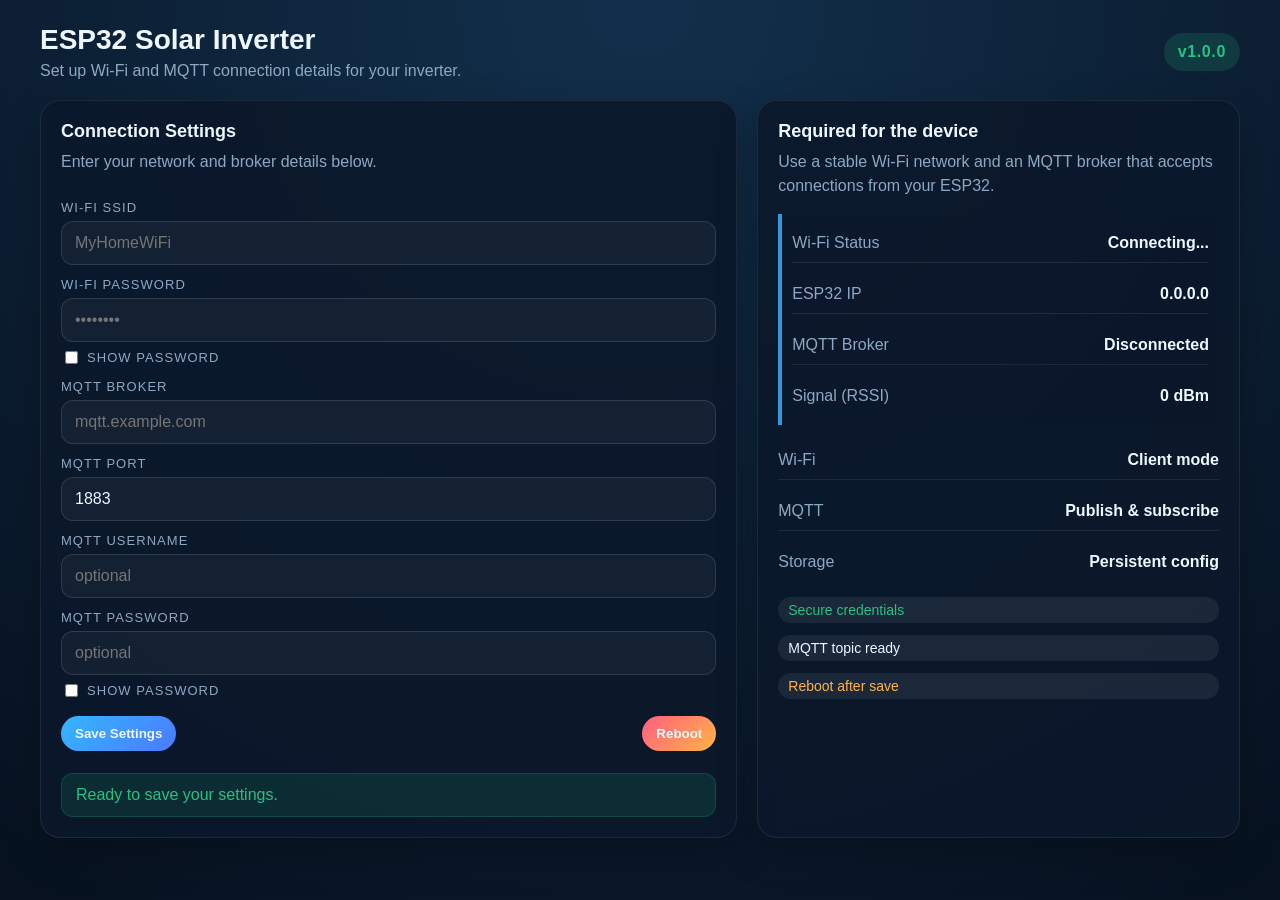
==== index.html @ a696e0a5 "Release version 1.0.0" ====
<!DOCTYPE html>
<html lang="en">

<head>
  <meta charset="UTF-8" />
  <meta name="viewport" content="width=device-width, initial-scale=1.0" />
  <title>Solar Inverter Control Panel</title>
  <link rel="icon"
    href="data:image/svg+xml,<svg xmlns='http://www.w3.org/2000/svg' viewBox='0 0 100 100'><rect width='100%25' height='100%25' rx='20' fill='%231e293b'/><text x='50%25' y='65%25' font-family='monospace, sans-serif' font-weight='bold' font-size='48' fill='%23ffffff' text-anchor='middle'>ESP</text></svg>">
  <style>
    :root {
      --bg: #07111f;
      --panel: rgba(11, 24, 43, 0.92);
      --panel-2: #12253f;
      --text: #eef7ff;
      --muted: #8da8c2;
      --accent: #26c281;
      --accent-2: #34b7ff;
      --warn: #ffb347;
      --danger: #ff5f7e;
    }

    * {
      box-sizing: border-box;
    }

    body {
      margin: 0;
      font-family: Inter, "Segoe UI", Roboto, Arial, sans-serif;
      background: radial-gradient(circle at top, #12304c, var(--bg));
      color: var(--text);
      min-height: 100vh;
      padding: 24px;
    }

    .app {
      max-width: 1200px;
      margin: 0 auto;
    }

    .header {
      display: flex;
      justify-content: space-between;
      align-items: center;
      flex-wrap: wrap;
      gap: 16px;
      margin-bottom: 20px;
    }

    .title-block h1 {
      margin: 0 0 6px;
      font-size: 28px;
    }

    .title-block p {
      margin: 0;
      color: var(--muted);
    }

    .version {
      padding: 10px 14px;
      border-radius: 999px;
      background: rgba(38, 194, 129, 0.16);
      color: var(--accent);
      font-weight: 700;
      letter-spacing: 0.04em;
    }

    .grid {
      display: grid;
      grid-template-columns: 1.3fr 0.9fr;
      gap: 20px;
    }

    .panel {
      background: var(--panel);
      border: 1px solid rgba(255, 255, 255, 0.08);
      border-radius: 20px;
      padding: 20px;
      box-shadow: 0 16px 40px rgba(0, 0, 0, 0.24);
    }

    .hero {
      display: flex;
      flex-direction: column;
      gap: 18px;
    }

    .hero-top {
      display: flex;
      justify-content: space-between;
      align-items: flex-start;
      gap: 12px;
    }

    .hero-top h2,
    .panel h3 {
      margin: 0 0 8px;
      font-size: 18px;
    }

    .hero-top p,
    .panel p {
      margin: 0;
      color: var(--muted);
      line-height: 1.5;
    }

    .metric-grid {
      display: grid;
      grid-template-columns: repeat(2, minmax(0, 1fr));
      gap: 14px;
    }

    .card {
      background: linear-gradient(135deg, rgba(255, 255, 255, 0.05), rgba(255, 255, 255, 0.02));
      border: 1px solid rgba(255, 255, 255, 0.07);
      border-radius: 16px;
      padding: 14px;
    }

    .card .label {
      color: var(--muted);
      font-size: 12px;
      text-transform: uppercase;
      letter-spacing: 0.08em;
    }

    .card .value {
      margin-top: 8px;
      font-size: 24px;
      font-weight: 700;
    }

    .card .unit {
      color: var(--muted);
      font-size: 13px;
    }

    .sparkline {
      background: var(--panel-2);
      border-radius: 16px;
      padding: 14px;
    }

    .sparkline svg {
      width: 100%;
      height: 150px;
    }

    .controls {
      display: flex;
      gap: 10px;
      flex-wrap: wrap;
    }

    button {
      border: 0;
      border-radius: 999px;
      padding: 10px 14px;
      cursor: pointer;
      font-weight: 700;
      color: var(--text);
      background: linear-gradient(135deg, var(--accent-2), #4c79ff);
      transition: transform 0.2s ease, opacity 0.2s ease;
    }

    button:hover {
      transform: translateY(-1px);
    }

    .details {
      display: grid;
      gap: 12px;
      margin-top: 16px;
    }

    .detail-row {
      display: flex;
      justify-content: space-between;
      padding: 10px 0;
      border-bottom: 1px solid rgba(255, 255, 255, 0.08);
    }

    .detail-row:last-child {
      border-bottom: 0;
    }

    .muted {
      color: var(--muted);
    }

    .chip {
      display: inline-flex;
      align-items: center;
      gap: 6px;
      padding: 5px 10px;
      border-radius: 999px;
      background: rgba(255, 255, 255, 0.07);
      font-size: 12px;
    }

    .chip.good {
      color: var(--accent);
    }

    .chip.warn {
      color: var(--warn);
    }

    .chip.bad {
      color: var(--danger);
    }

    .small {
      font-size: 14px;
    }

    .config-form {
      display: grid;
      gap: 14px;
      margin-top: 8px;
    }

    .config-grid {
      display: grid;
      gap: 12px;
    }

    .field {
      display: grid;
      gap: 6px;
    }

    .field label {
      color: var(--muted);
      font-size: 13px;
      text-transform: uppercase;
      letter-spacing: 0.08em;
    }

    .field input,
    .field select {
      width: 100%;
      border: 1px solid rgba(255, 255, 255, 0.12);
      border-radius: 12px;
      padding: 12px 13px;
      background: rgba(255, 255, 255, 0.04);
      color: var(--text);
      font: inherit;
    }

    .field input:focus,
    .field select:focus {
      outline: 2px solid rgba(52, 183, 255, 0.25);
      border-color: var(--accent-2);
    }

    .actions {
      display: flex;
      gap: 10px;
      flex-wrap: wrap;
      margin-top: 4px;
      justify-content: space-between;
    }

    .status-banner {
      margin-top: 10px;
      padding: 12px 14px;
      border-radius: 12px;
      background: rgba(38, 194, 129, 0.12);
      color: var(--accent);
      border: 1px solid rgba(38, 194, 129, 0.2);
    }

    .status-banner.error {
      color: var(--danger);
      background: rgba(255, 95, 126, 0.12);
      border-color: rgba(255, 95, 126, 0.2);
    }

    .status-banner.warn {
      color: var(--warn);
      background: rgba(255, 179, 71, 0.12);
      border-color: rgba(255, 179, 71, 0.2);
    }

    button:disabled {
      opacity: 0.7;
      cursor: not-allowed;
      transform: none;
    }

    #rebootBtn {
      background: linear-gradient(135deg, var(--danger), #ffb347);
    }

    .show-password-container {
      display: flex;
      align-items: center;
      gap: 6px;
      font-size: 13px;
      color: var(--muted);
    }

    .show-password-container input {
      width: auto;
      cursor: pointer;
    }

    .show-password-container label {
      cursor: pointer;
      user-select: none;
    }

    .status-box {
      background-color: rgba(0, 0, 0, 0.03);
      border-left: 4px solid #3498db;
      padding: 10px !important;
      margin-bottom: 15px;
      border-radius: 0 6px 6px 0;
    }

    .text-good {
      color: #2ecc71;
    }

    .text-warn {
      color: #f39c12;
    }

    .text-danger {
      color: #e74c3c;
    }

    @media (max-width: 900px) {
      .grid {
        grid-template-columns: 1fr;
      }
    }

    @media (max-width: 560px) {
      body {
        padding: 14px;
      }
    }
  </style>
</head>

<body>
  <div class="app">
    <header class="header">
      <div class="title-block">
        <h1>ESP32 Solar Inverter</h1>
        <p>Set up Wi‑Fi and MQTT connection details for your inverter.</p>
      </div>
      <div class="version">v1.0.0</div>
    </header>

    <div class="grid">
      <section class="panel hero">
        <div class="hero-top">
          <div>
            <h2>Connection Settings</h2>
            <p>Enter your network and broker details below.</p>
          </div>
        </div>

        <form id="configForm" class="config-form">
          <div class="config-grid">
            <div class="field">
              <label for="wifiSsid">Wi‑Fi SSID</label>
              <input id="wifiSsid" name="wifiSsid" type="text" placeholder="MyHomeWiFi" />
            </div>

            <div class="field">
              <label for="wifiPassword">Wi‑Fi Password</label>
              <input id="wifiPassword" name="wifiPassword" type="password" placeholder="••••••••" />
              <div class="show-password-container">
                <input type="checkbox" id="showWifiPass" class="show-password-check">
                <label for="showWifiPass">Show Password</label>
              </div>
            </div>

            <div class="field">
              <label for="mqttBroker">MQTT Broker</label>
              <input id="mqttBroker" name="mqttBroker" type="text" placeholder="mqtt.example.com" />
            </div>

            <div class="field">
              <label for="mqttPort">MQTT Port</label>
              <input id="mqttPort" name="mqttPort" type="number" min="1" max="65535" value="1883" />
            </div>

            <div class="field">
              <label for="mqttUsername">MQTT Username</label>
              <input id="mqttUsername" name="mqttUsername" type="text" placeholder="optional" />
            </div>

            <div class="field">
              <label for="mqttPassword">MQTT Password</label>
              <input id="mqttPassword" name="mqttPassword" type="password" placeholder="optional" />
              <div class="show-password-container">
                <input type="checkbox" id="showMqttPass" class="show-password-check">
                <label for="showMqttPass">Show Password</label>
              </div>
            </div>
          <div class="actions">
            <button type="submit" id="saveBtn">Save Settings</button>
            <button type="button" id="rebootBtn">Reboot</button>
          </div>

          <div class="status-banner" id="formStatus">Ready to save your settings.</div>
        </form>
      </section>

      <aside class="panel">
        <h3>Required for the device</h3>
        <p>Use a stable Wi‑Fi network and an MQTT broker that accepts connections from your ESP32.</p>
        <!-- Status -->
        <div class="details status-box">
          <div class="detail-row">
            <span class="muted">Wi-Fi Status</span>
            <strong id="statusWifi">Connecting...</strong>
          </div>
          <div class="detail-row">
            <span class="muted">ESP32 IP</span>
            <strong id="statusIp">0.0.0.0</strong>
          </div>
          <div class="detail-row">
            <span class="muted">MQTT Broker</span>
            <strong id="statusMqtt">Disconnected</strong>
          </div>
          <div class="detail-row">
            <span class="muted">Signal (RSSI)</span>
            <strong id="statusRssi">0 dBm</strong>
          </div>
        </div>

        <div class="details">
          <div class="detail-row">
            <span class="muted">Wi‑Fi</span>
            <strong>Client mode</strong>
          </div>
          <div class="detail-row">
            <span class="muted">MQTT</span>
            <strong>Publish & subscribe</strong>
          </div>
          <div class="detail-row">
            <span class="muted">Storage</span>
            <strong>Persistent config</strong>
          </div>
        </div>

        <div class="details">
          <div class="chip good small">Secure credentials</div>
          <div class="chip small">MQTT topic ready</div>
          <div class="chip warn small">Reboot after save</div>
        </div>
      </aside>

    </div>
  </div>

  <script>
    const form = document.getElementById("configForm");
    const formStatus = document.getElementById("formStatus");
    const saveBtn = document.getElementById("saveBtn");
    const rebootBtn = document.getElementById("rebootBtn");

    const wifiEl = document.getElementById('statusWifi');
    const ipEl = document.getElementById('statusIp');
    const mqttEl = document.getElementById('statusMqtt');
    const rssiEl = document.getElementById('statusRssi');

    function setStatus(message, kind = "info") {
      formStatus.textContent = message;
      formStatus.className = "status-banner";

      if (kind === "error") {
        formStatus.classList.add("error");
      } else if (kind === "warn") {
        formStatus.classList.add("warn");
      }
    }

    function updateStatusUI(config) {
      // Wi-Fi status
      if (config.currentWifi === "Disconnected") {
        wifiEl.textContent = "Disconnected";
        wifiEl.className = "text-danger";
      } else {
        wifiEl.textContent = "Connected to: " + config.currentWifi;
        wifiEl.className = "text-good";
      }

      // IP address
      ipEl.textContent = config.currentIp || "0.0.0.0";
      if (config.currentIp !== "0.0.0.0") ipEl.className = "text-good";

      // MQTT status
      mqttEl.textContent = config.currentMqtt;
      if (config.currentMqtt === "Connected") {
        mqttEl.className = "text-good";
      } else {
        mqttEl.className = "text-danger";
      }

      // RSSI
      if (config.currentRssi < 0) {
        rssiEl.textContent = config.currentRssi + " dBm";
        if (config.currentRssi > -67) rssiEl.className = "text-good";
        else if (config.currentRssi > -80) rssiEl.className = "text-warn";
        else rssiEl.className = "text-danger";
      }
    }

    async function waitDeviceOnline() {
      const delay = (ms) => new Promise(resolve => setTimeout(resolve, ms));

      await delay(5000);

      while (true) {
        try {
          const res = await fetch("/api/config", { method: "GET" });
          if (res.ok) {
            return;
          }
        } catch (err) {
        }
        await delay(3000);
      }
    }


    document.addEventListener("DOMContentLoaded", async () => {
      try {
        const response = await fetch("/api/config");

        if (response.ok) {
          const config = await response.json();

          updateStatusUI(config);

          if (config.wifiSsid) {
            document.querySelector('input[name="wifiSsid"]').value = config.wifiSsid;
          }
          if (config.wifiPassword) {
            document.querySelector('input[name="wifiPassword"]').value = config.wifiPassword;
          }
          if (config.mqttBroker) {
            document.querySelector('input[name="mqttBroker"]').value = config.mqttBroker;
          }
          if (config.mqttPort) {
            document.querySelector('input[name="mqttPort"]').value = config.mqttPort;
          }
          if (config.mqttUsername) {
            document.querySelector('input[name="mqttUsername"]').value = config.mqttUsername;
          }
          if (config.mqttPassword) {
            document.querySelector('input[name="mqttPassword"]').value = config.mqttPassword;
          }
        } else {
          console.error("Failed to fetch config:", response.status);
        }
      } catch (error) {
        console.error("Failed to fetch config from ESP32:", error);
      }
    });

    form.addEventListener("submit", async (event) => {
      event.preventDefault();
      saveBtn.disabled = true;
      setStatus("Saving settings...", "warn");

      try {
        const payload = Object.fromEntries(new FormData(form).entries());
        const response = await fetch("/api/config", {
          method: "POST",
          headers: { "Content-Type": "application/json" },
          body: JSON.stringify(payload)
        });

        if (!response.ok) {
          console.error("Failed to save settings:", response.statusText);
          throw new Error("Could not save settings");
        }

        setStatus("Settings saved. Reboot to apply them.", "info");
      } catch (error) {
        setStatus("Unable to save settings right now.", "error");
      } finally {
        saveBtn.disabled = false;
      }
    });

    rebootBtn.addEventListener("click", async () => {
      if (!confirm("Are you sure you want to reboot the device?")) return;

      rebootBtn.disabled = true;
      setStatus("Rebooting device...", "warn");
      try {
        const response = await fetch("/api/reboot", { method: "POST" });
        if (!response.ok) {
          throw new Error("Failed to reboot");
        }
        setStatus("Device is rebooting...", "warn");

        await waitDeviceOnline();

        setStatus("Device rebooted", "info");
      } catch (error) {
        setStatus("Failed to send reboot command.", "error");
      } finally {
        rebootBtn.disabled = false;
      }
    });

    document.querySelectorAll(".show-password-check").forEach(checkbox => {
      checkbox.addEventListener("change", (event) => {
        const currentCheckbox = event.target;
        const fieldContainer = currentCheckbox.closest(".field");
        const passwordInput = fieldContainer.querySelector("input[type='password'], input[type='text']");
        
        if (passwordInput) {
          passwordInput.type = currentCheckbox.checked ? "text" : "password";
        }
      });
    });

    setInterval(async () => {
      try {
        const response = await fetch("/api/config");
        if (response.ok) {
          const config = await response.json();
          updateStatusUI(config);
        } else {
          console.error("Failed to fetch config:", response.status);
        }
      } catch (error) {
        console.error("Failed to fetch config from ESP32:", error);
      }
    }, 15000); // Update every 15 seconds
  </script>
</body>

</html>
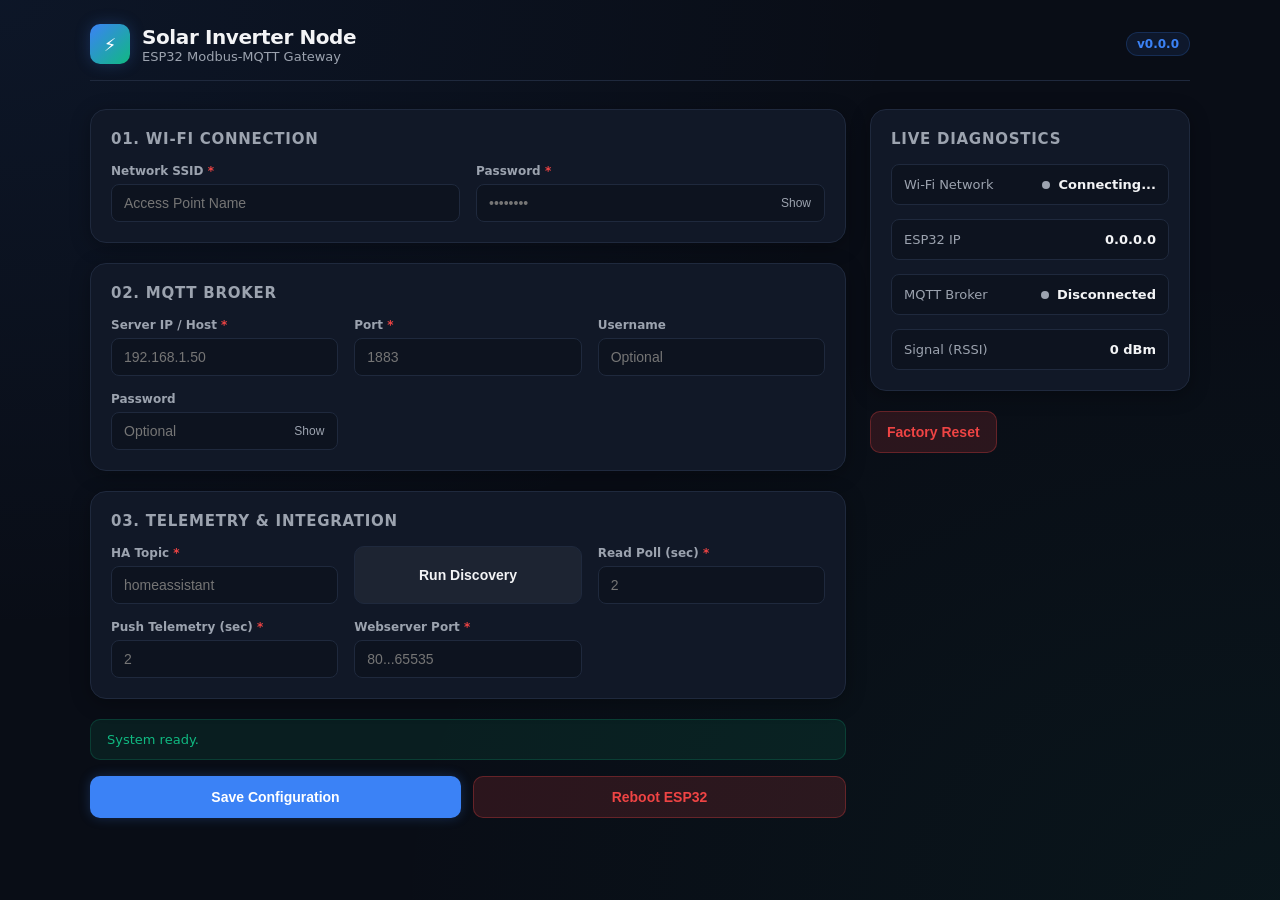
==== commit edaa2f73: "add HA discovery" ====
--- a/index.html
+++ b/index.html
@@ -9,339 +9,417 @@
     href="data:image/svg+xml,<svg xmlns='http://www.w3.org/2000/svg' viewBox='0 0 100 100'><rect width='100%25' height='100%25' rx='20' fill='%231e293b'/><text x='50%25' y='65%25' font-family='monospace, sans-serif' font-weight='bold' font-size='48' fill='%23ffffff' text-anchor='middle'>ESP</text></svg>">
   <style>
     :root {
-      --bg: #07111f;
-      --panel: rgba(11, 24, 43, 0.92);
-      --panel-2: #12253f;
-      --text: #eef7ff;
-      --muted: #8da8c2;
-      --accent: #26c281;
-      --accent-2: #34b7ff;
-      --warn: #ffb347;
-      --danger: #ff5f7e;
+      --bg: #090d16;
+      --card-bg: #111827;
+      --card-border: #1f293d;
+      --text-main: #f3f4f6;
+      --text-muted: #9ca3af;
+      --accent: #10b981;
+      --accent-glow: rgba(16, 185, 129, 0.25);
+      --primary: #3b82f6;
+      --primary-glow: rgba(59, 130, 246, 0.25);
+      --danger: #ef4444;
+      --danger-glow: rgba(239, 68, 68, 0.25);
+      --warn: #f59e0b;
     }
 
     * {
       box-sizing: border-box;
+      margin: 0;
+      padding: 0;
     }
 
     body {
-      margin: 0;
-      font-family: Inter, "Segoe UI", Roboto, Arial, sans-serif;
-      background: radial-gradient(circle at top, #12304c, var(--bg));
-      color: var(--text);
+      font-family: system-ui, -apple-system, BlinkMacSystemFont, 'Segoe UI', Roboto, sans-serif;
+      background-color: var(--bg);
+      background-image:
+        radial-gradient(at 0% 0%, rgba(59, 130, 246, 0.08) 0px, transparent 50%),
+        radial-gradient(at 100% 100%, rgba(16, 185, 129, 0.05) 0px, transparent 50%);
+      color: var(--text-main);
       min-height: 100vh;
+      padding: 24px 16px;
+    }
+
+    .app {
+      max-width: 1100px;
+      margin: 0 auto;
+    }
+
+    /* Header */
+    .header {
+      display: flex;
+      justify-content: space-between;
+      align-items: center;
+      margin-bottom: 28px;
+      padding-bottom: 16px;
+      border-bottom: 1px solid var(--card-border);
+    }
+
+    .brand {
+      display: flex;
+      align-items: center;
+      gap: 12px;
+    }
+
+    .brand-icon {
+      width: 40px;
+      height: 40px;
+      background: linear-gradient(135deg, var(--primary), var(--accent));
+      border-radius: 10px;
+      display: flex;
+      align-items: center;
+      justify-content: center;
+      font-weight: 800;
+      font-size: 18px;
+      color: #fff;
+      box-shadow: 0 0 15px var(--primary-glow);
+    }
+
+    .title-block h1 {
+      font-size: 20px;
+      font-weight: 700;
+      letter-spacing: -0.02em;
+    }
+
+    .title-block p {
+      font-size: 13px;
+      color: var(--text-muted);
+    }
+
+    .version-tag {
+      font-size: 12px;
+      font-weight: 600;
+      padding: 4px 10px;
+      border-radius: 20px;
+      background: rgba(59, 130, 246, 0.1);
+      color: var(--primary);
+      border: 1px solid rgba(59, 130, 246, 0.2);
+      text-decoration: none;   
+      cursor: pointer;
+      transition: opacity 0.2s;
+    }
+
+    .version-tag:hover {
+      opacity: 0.8
+    }
+
+    /* Layout */
+    .dashboard-grid {
+      display: grid;
+      grid-template-columns: 1fr 320px;
+      gap: 24px;
+    }
+
+    /* Cards */
+    .card {
+      background: var(--card-bg);
+      border: 1px solid var(--card-border);
+      border-radius: 16px;
+      padding: 20px;
+      margin-bottom: 20px;
+      box-shadow: 0 4px 20px rgba(0, 0, 0, 0.3);
+    }
+
+    .card-header {
+      display: flex;
+      align-items: center;
+      gap: 10px;
+      margin-bottom: 16px;
+    }
+
+    .card-header h2 {
+      font-size: 15px;
+      text-transform: uppercase;
+      letter-spacing: 0.05em;
+      color: var(--text-muted);
+    }
+
+    .form-grid {
+      display: grid;
+      grid-template-columns: repeat(auto-fit, minmax(200px, 1fr));
+      gap: 16px;
+    }
+
+    /* Field Styling */
+    .field {
+      display: flex;
+      flex-direction: column;
+      gap: 6px;
+    }
+
+    .field label {
+      font-size: 12px;
+      font-weight: 600;
+      color: var(--text-muted);
+    }
+
+    .required-label::after {
+      content: " *";
+      color: var(--danger);
+      font-weight: bold;
+    }
+
+    .input-wrapper {
+      position: relative;
+      display: flex;
+      align-items: center;
+    }
+
+    .field input {
+      width: 100%;
+      background: #0d131f;
+      border: 1px solid var(--card-border);
+      border-radius: 8px;
+      padding: 10px 12px;
+      color: var(--text-main);
+      font-size: 14px;
+      transition: all 0.2s ease;
+    }
+
+    .field input:focus {
+      outline: none;
+      border-color: var(--primary);
+      box-shadow: 0 0 10px var(--primary-glow);
+    }
+
+    .configForm.was-validated input:invalid {
+      outline: none;
+      border-color: var(--danger);
+      box-shadow: 0 0 10px var(--primary-glow);
+    }
+
+    .toggle-pwd {
+      position: absolute;
+      right: 10px;
+      background: none;
+      border: none;
+      color: var(--text-muted);
+      cursor: pointer;
+      font-size: 12px;
+      padding: 2px 4px;
+    }
+
+    .toggle-pwd:hover {
+      color: var(--text-main);
+    }
+
+    /* Buttons */
+    .btn-group {
+      display: flex;
+      gap: 12px;
+      margin-top: 8px;
+    }
+
+    .btn {
+      flex: 1;
+      padding: 12px 16px;
+      border-radius: 10px;
+      border: none;
+      font-weight: 600;
+      font-size: 14px;
+      cursor: pointer;
+      transition: all 0.2s ease;
+      display: inline-flex;
+      align-items: center;
+      justify-content: center;
+    }
+
+    .btn-primary {
+      background: var(--primary);
+      color: white;
+      box-shadow: 0 0 12px var(--primary-glow);
+    }
+
+    .btn-primary:hover:not(:disabled) {
+      background: #2563eb;
+    }
+
+    .btn-secondary {
+      background: rgba(255, 255, 255, 0.05);
+      color: var(--text-main);
+      border: 1px solid var(--card-border);
+    }
+
+    .btn-secondary:hover:not(:disabled) {
+      background: rgba(255, 255, 255, 0.1);
+    }
+
+    .btn-danger {
+      background: rgba(239, 68, 68, 0.15);
+      color: var(--danger);
+      border: 1px solid rgba(239, 68, 68, 0.3);
+    }
+
+    .btn-danger:hover:not(:disabled) {
+      background: var(--danger);
+      color: white;
+      box-shadow: 0 0 12px var(--danger-glow);
+    }
+
+    .btn:disabled {
+      opacity: 0.4;
+      cursor: not-allowed;
+    }
+
+    /* Status Panel */
+    .status-list {
+      display: flex;
+      flex-direction: column;
+      gap: 14px;
+    }
+
+    .status-item {
+      display: flex;
+      justify-content: space-between;
+      align-items: center;
+      background: #0d131f;
+      padding: 12px;
+      border-radius: 8px;
+      border: 1px solid var(--card-border);
+    }
+
+    .status-label {
+      font-size: 13px;
+      color: var(--text-muted);
+    }
+
+    .status-value-group {
+      display: flex;
+      align-items: center;
+      gap: 8px;
+      font-weight: 600;
+      font-size: 13px;
+    }
+
+    .led {
+      width: 8px;
+      height: 8px;
+      border-radius: 50%;
+      background: var(--text-muted);
+    }
+
+    .led.active {
+      background: var(--accent);
+      box-shadow: 0 0 8px var(--accent);
+    }
+
+    .led.error {
+      background: var(--danger);
+      box-shadow: 0 0 8px var(--danger);
+    }
+
+    .status-banner {
+      padding: 12px 16px;
+      border-radius: 10px;
+      font-size: 13px;
+      font-weight: 500;
+      background: rgba(16, 185, 129, 0.1);
+      color: var(--accent);
+      border: 1px solid rgba(16, 185, 129, 0.2);
+      margin-bottom: 16px;
+    }
+
+    .status-banner.error {
+      background: rgba(239, 68, 68, 0.1);
+      color: var(--danger);
+      border-color: rgba(239, 68, 68, 0.2);
+    }
+
+    .status-banner.warn {
+      background: rgba(245, 158, 11, 0.1);
+      color: var(--warn);
+      border-color: rgba(245, 158, 11, 0.2);
+    }
+
+    /* Custom Confirmation Modal */
+    .modal-overlay {
+      position: fixed;
+      top: 0;
+      left: 0;
+      width: 100vw;
+      height: 100vh;
+      background: rgba(5, 8, 15, 0.75);
+      backdrop-filter: blur(6px);
+      display: flex;
+      align-items: center;
+      justify-content: center;
+      z-index: 1000;
+      opacity: 0;
+      pointer-events: none;
+      transition: opacity 0.2s ease;
+    }
+
+    .modal-overlay.open {
+      opacity: 1;
+      pointer-events: auto;
+    }
+
+    .modal {
+      background: var(--card-bg);
+      border: 1px solid var(--card-border);
+      border-radius: 16px;
+      width: 90%;
+      max-width: 400px;
       padding: 24px;
-    }
-
-    .app {
-      max-width: 1200px;
-      margin: 0 auto;
-    }
-
-    .header {
-      display: flex;
-      justify-content: space-between;
-      align-items: center;
-      flex-wrap: wrap;
-      gap: 16px;
+      box-shadow: 0 20px 40px rgba(0, 0, 0, 0.6);
+      transform: scale(0.95);
+      transition: transform 0.2s ease;
+    }
+
+    .modal-overlay.open .modal {
+      transform: scale(1);
+    }
+
+    .modal-icon {
+      width: 48px;
+      height: 48px;
+      border-radius: 12px;
+      display: flex;
+      align-items: center;
+      justify-content: center;
+      font-size: 22px;
+      margin-bottom: 16px;
+    }
+
+    .modal-icon.danger {
+      background: rgba(239, 68, 68, 0.15);
+      color: var(--danger);
+      border: 1px solid rgba(239, 68, 68, 0.3);
+    }
+
+    .modal-icon.primary {
+      background: rgba(59, 130, 246, 0.15);
+      color: var(--primary);
+      border: 1px solid rgba(59, 130, 246, 0.3);
+    }
+
+    .modal-icon.success {
+      background: rgba(16, 185, 129, 0.15);
+      color: var(--accent);
+      border: 1px solid rgba(16, 185, 129, 0.3);
+    }
+
+    .modal-title {
+      font-size: 18px;
+      font-weight: 700;
+      margin-bottom: 8px;
+    }
+
+    .modal-desc {
+      font-size: 14px;
+      color: var(--text-muted);
+      line-height: 1.5;
       margin-bottom: 20px;
     }
 
-    .title-block h1 {
-      margin: 0 0 6px;
-      font-size: 28px;
-    }
-
-    .title-block p {
-      margin: 0;
-      color: var(--muted);
-    }
-
-    .version {
-      padding: 10px 14px;
-      border-radius: 999px;
-      background: rgba(38, 194, 129, 0.16);
-      color: var(--accent);
-      font-weight: 700;
-      letter-spacing: 0.04em;
-    }
-
-    .grid {
-      display: grid;
-      grid-template-columns: 1.3fr 0.9fr;
-      gap: 20px;
-    }
-
-    .panel {
-      background: var(--panel);
-      border: 1px solid rgba(255, 255, 255, 0.08);
-      border-radius: 20px;
-      padding: 20px;
-      box-shadow: 0 16px 40px rgba(0, 0, 0, 0.24);
-    }
-
-    .hero {
-      display: flex;
-      flex-direction: column;
-      gap: 18px;
-    }
-
-    .hero-top {
-      display: flex;
-      justify-content: space-between;
-      align-items: flex-start;
-      gap: 12px;
-    }
-
-    .hero-top h2,
-    .panel h3 {
-      margin: 0 0 8px;
-      font-size: 18px;
-    }
-
-    .hero-top p,
-    .panel p {
-      margin: 0;
-      color: var(--muted);
-      line-height: 1.5;
-    }
-
-    .metric-grid {
-      display: grid;
-      grid-template-columns: repeat(2, minmax(0, 1fr));
-      gap: 14px;
-    }
-
-    .card {
-      background: linear-gradient(135deg, rgba(255, 255, 255, 0.05), rgba(255, 255, 255, 0.02));
-      border: 1px solid rgba(255, 255, 255, 0.07);
-      border-radius: 16px;
-      padding: 14px;
-    }
-
-    .card .label {
-      color: var(--muted);
-      font-size: 12px;
-      text-transform: uppercase;
-      letter-spacing: 0.08em;
-    }
-
-    .card .value {
-      margin-top: 8px;
-      font-size: 24px;
-      font-weight: 700;
-    }
-
-    .card .unit {
-      color: var(--muted);
-      font-size: 13px;
-    }
-
-    .sparkline {
-      background: var(--panel-2);
-      border-radius: 16px;
-      padding: 14px;
-    }
-
-    .sparkline svg {
-      width: 100%;
-      height: 150px;
-    }
-
-    .controls {
+    .modal-actions {
       display: flex;
       gap: 10px;
-      flex-wrap: wrap;
-    }
-
-    button {
-      border: 0;
-      border-radius: 999px;
-      padding: 10px 14px;
-      cursor: pointer;
-      font-weight: 700;
-      color: var(--text);
-      background: linear-gradient(135deg, var(--accent-2), #4c79ff);
-      transition: transform 0.2s ease, opacity 0.2s ease;
-    }
-
-    button:hover {
-      transform: translateY(-1px);
-    }
-
-    .details {
-      display: grid;
-      gap: 12px;
-      margin-top: 16px;
-    }
-
-    .detail-row {
-      display: flex;
-      justify-content: space-between;
-      padding: 10px 0;
-      border-bottom: 1px solid rgba(255, 255, 255, 0.08);
-    }
-
-    .detail-row:last-child {
-      border-bottom: 0;
-    }
-
-    .muted {
-      color: var(--muted);
-    }
-
-    .chip {
-      display: inline-flex;
-      align-items: center;
-      gap: 6px;
-      padding: 5px 10px;
-      border-radius: 999px;
-      background: rgba(255, 255, 255, 0.07);
-      font-size: 12px;
-    }
-
-    .chip.good {
-      color: var(--accent);
-    }
-
-    .chip.warn {
-      color: var(--warn);
-    }
-
-    .chip.bad {
-      color: var(--danger);
-    }
-
-    .small {
-      font-size: 14px;
-    }
-
-    .config-form {
-      display: grid;
-      gap: 14px;
-      margin-top: 8px;
-    }
-
-    .config-grid {
-      display: grid;
-      gap: 12px;
-    }
-
-    .field {
-      display: grid;
-      gap: 6px;
-    }
-
-    .field label {
-      color: var(--muted);
-      font-size: 13px;
-      text-transform: uppercase;
-      letter-spacing: 0.08em;
-    }
-
-    .field input,
-    .field select {
-      width: 100%;
-      border: 1px solid rgba(255, 255, 255, 0.12);
-      border-radius: 12px;
-      padding: 12px 13px;
-      background: rgba(255, 255, 255, 0.04);
-      color: var(--text);
-      font: inherit;
-    }
-
-    .field input:focus,
-    .field select:focus {
-      outline: 2px solid rgba(52, 183, 255, 0.25);
-      border-color: var(--accent-2);
-    }
-
-    .actions {
-      display: flex;
-      gap: 10px;
-      flex-wrap: wrap;
-      margin-top: 4px;
-      justify-content: space-between;
-    }
-
-    .status-banner {
-      margin-top: 10px;
-      padding: 12px 14px;
-      border-radius: 12px;
-      background: rgba(38, 194, 129, 0.12);
-      color: var(--accent);
-      border: 1px solid rgba(38, 194, 129, 0.2);
-    }
-
-    .status-banner.error {
-      color: var(--danger);
-      background: rgba(255, 95, 126, 0.12);
-      border-color: rgba(255, 95, 126, 0.2);
-    }
-
-    .status-banner.warn {
-      color: var(--warn);
-      background: rgba(255, 179, 71, 0.12);
-      border-color: rgba(255, 179, 71, 0.2);
-    }
-
-    button:disabled {
-      opacity: 0.7;
-      cursor: not-allowed;
-      transform: none;
-    }
-
-    #rebootBtn {
-      background: linear-gradient(135deg, var(--danger), #ffb347);
-    }
-
-    .show-password-container {
-      display: flex;
-      align-items: center;
-      gap: 6px;
-      font-size: 13px;
-      color: var(--muted);
-    }
-
-    .show-password-container input {
-      width: auto;
-      cursor: pointer;
-    }
-
-    .show-password-container label {
-      cursor: pointer;
-      user-select: none;
-    }
-
-    .status-box {
-      background-color: rgba(0, 0, 0, 0.03);
-      border-left: 4px solid #3498db;
-      padding: 10px !important;
-      margin-bottom: 15px;
-      border-radius: 0 6px 6px 0;
-    }
-
-    .text-good {
-      color: #2ecc71;
-    }
-
-    .text-warn {
-      color: #f39c12;
-    }
-
-    .text-danger {
-      color: #e74c3c;
-    }
-
-    @media (max-width: 900px) {
-      .grid {
+    }
+
+    @media (max-width: 850px) {
+      .dashboard-grid {
         grid-template-columns: 1fr;
-      }
-    }
-
-    @media (max-width: 560px) {
-      body {
-        padding: 14px;
       }
     }
   </style>
@@ -350,115 +428,182 @@
 <body>
   <div class="app">
     <header class="header">
-      <div class="title-block">
-        <h1>ESP32 Solar Inverter</h1>
-        <p>Set up Wi‑Fi and MQTT connection details for your inverter.</p>
+      <div class="brand">
+        <div class="brand-icon">⚡</div>
+        <div class="title-block">
+          <h1>Solar Inverter Node</h1>
+          <p>ESP32 Modbus-MQTT Gateway</p>
+        </div>
       </div>
-      <div class="version">v1.0.0</div>
-    </header>
-
-    <div class="grid">
-      <section class="panel hero">
-        <div class="hero-top">
-          <div>
-            <h2>Connection Settings</h2>
-            <p>Enter your network and broker details below.</p>
+  <a id="version-tag" class="version-tag" href="https://github.com/DenH-12/esp32-inverter-modbus-communication/releases" target="_blank" rel="noopener noreferrer">v0.0.0</a>
+  </header>
+    <div class="dashboard-grid">
+      <!-- Form -->
+      <main>
+        <form id="configForm" class="configForm" novalidate>
+
+          <div class="card">
+            <div class="card-header">
+              <h2>01. Wi-Fi Connection</h2>
+            </div>
+            <div class="form-grid">
+              <div class="field">
+                <label for="wifiSsid" class="required-label">Network SSID</label>
+                <div class="input-wrapper">
+                  <input id="wifiSsid" name="wifiSsid" type="text" placeholder="Access Point Name" required />
+                </div>
+              </div>
+
+              <div class="field">
+                <label for="wifiPassword" class="required-label">Password</label>
+                <div class="input-wrapper">
+                  <input id="wifiPassword" name="wifiPassword" type="password" placeholder="••••••••" required />
+                  <button type="button" class="toggle-pwd" data-target="wifiPassword">Show</button>
+                </div>
+              </div>
+            </div>
+          </div>
+
+          <div class="card">
+            <div class="card-header">
+              <h2>02. MQTT Broker</h2>
+            </div>
+            <div class="form-grid">
+              <div class="field">
+                <label for="mqttBroker" class="required-label">Server IP / Host</label>
+                <div class="input-wrapper">
+                  <input id="mqttBroker" name="mqttBroker" type="text" placeholder="192.168.1.50" required />
+                </div>
+              </div>
+
+              <div class="field">
+                <label for="mqttPort" class="required-label">Port</label>
+                <div class="input-wrapper">
+                  <input id="mqttPort" name="mqttPort" type="number" placeholder="1883" required />
+                </div>
+              </div>
+
+              <div class="field">
+                <label for="mqttUsername">Username</label>
+                <div class="input-wrapper">
+                  <input id="mqttUsername" name="mqttUsername" type="text" placeholder="Optional" />
+                </div>
+              </div>
+
+              <div class="field">
+                <label for="mqttPassword">Password</label>
+                <div class="input-wrapper">
+                  <input id="mqttPassword" name="mqttPassword" type="password" placeholder="Optional" />
+                  <button type="button" class="toggle-pwd" data-target="mqttPassword">Show</button>
+                </div>
+              </div>
+            </div>
+          </div>
+
+          <div class="card">
+            <div class="card-header">
+              <h2>03. Telemetry & Integration</h2>
+            </div>
+            <div class="form-grid">
+              <div class="field">
+                <label for="haDiscoveryTopic" class="required-label">HA Topic</label>
+                <div class="input-wrapper">
+                  <input id="haDiscoveryTopic" name="haDiscoveryTopic" placeholder="homeassistant" required />
+                </div>
+              </div>
+
+              <div class="field" style="justify-content: flex-end;">
+                <button type="button" id="haDiscoveryBtn" class="btn btn-secondary">Run Discovery</button>
+              </div>
+
+              <div class="field">
+                <label for="dataReadInterval" class="required-label">Read Poll (sec)</label>
+                <div class="input-wrapper">
+                  <input id="dataReadInterval" name="dataReadInterval" type="number" min="1" placeholder="2" required />
+                </div>
+              </div>
+
+              <div class="field">
+                <label for="sysDataSendInterval" class="required-label">Push Telemetry (sec)</label>
+                <div class="input-wrapper">
+                  <input id="sysDataSendInterval" name="sysDataSendInterval" type="number" min="1" placeholder="2"
+                    required />
+                </div>
+              </div>
+
+              <div class="field">
+                <label for="webServerPort" class="required-label">Webserver Port</label>
+                <div class="input-wrapper">
+                  <input id="webServerPort" name="webServerPort" type="number" min="80" max="65535" placeholder="80...65535" required />
+                </div>
+              </div>
+            </div>
+          </div>
+
+          <div id="formStatus" class="status-banner">System ready.</div>
+
+          <div class="btn-group">
+            <button type="submit" id="saveBtn" class="btn btn-primary">Save Configuration</button>
+            <button type="button" id="rebootBtn" class="btn btn-danger">Reboot ESP32</button>
+          </div>
+
+        </form>
+      </main>
+
+      <!-- Sidebar -->
+      <aside>
+        <div class="card">
+          <div class="card-header">
+            <h2>Live Diagnostics</h2>
+          </div>
+          <div class="status-list">
+            <div class="status-item">
+              <span class="status-label">Wi-Fi Network</span>
+              <div class="status-value-group">
+                <div id="ledWifi" class="led"></div>
+                <span id="statusWifi">Connecting...</span>
+              </div>
+            </div>
+
+            <div class="status-item">
+              <span class="status-label">ESP32 IP</span>
+              <div class="status-value-group">
+                <span id="statusIp">0.0.0.0</span>
+              </div>
+            </div>
+
+            <div class="status-item">
+              <span class="status-label">MQTT Broker</span>
+              <div class="status-value-group">
+                <div id="ledMqtt" class="led"></div>
+                <span id="statusMqtt">Disconnected</span>
+              </div>
+            </div>
+
+            <div class="status-item">
+              <span class="status-label">Signal (RSSI)</span>
+              <div class="status-value-group">
+                <span id="statusRssi">0 dBm</span>
+              </div>
+            </div>
           </div>
         </div>
-
-        <form id="configForm" class="config-form">
-          <div class="config-grid">
-            <div class="field">
-              <label for="wifiSsid">Wi‑Fi SSID</label>
-              <input id="wifiSsid" name="wifiSsid" type="text" placeholder="MyHomeWiFi" />
-            </div>
-
-            <div class="field">
-              <label for="wifiPassword">Wi‑Fi Password</label>
-              <input id="wifiPassword" name="wifiPassword" type="password" placeholder="••••••••" />
-              <div class="show-password-container">
-                <input type="checkbox" id="showWifiPass" class="show-password-check">
-                <label for="showWifiPass">Show Password</label>
-              </div>
-            </div>
-
-            <div class="field">
-              <label for="mqttBroker">MQTT Broker</label>
-              <input id="mqttBroker" name="mqttBroker" type="text" placeholder="mqtt.example.com" />
-            </div>
-
-            <div class="field">
-              <label for="mqttPort">MQTT Port</label>
-              <input id="mqttPort" name="mqttPort" type="number" min="1" max="65535" value="1883" />
-            </div>
-
-            <div class="field">
-              <label for="mqttUsername">MQTT Username</label>
-              <input id="mqttUsername" name="mqttUsername" type="text" placeholder="optional" />
-            </div>
-
-            <div class="field">
-              <label for="mqttPassword">MQTT Password</label>
-              <input id="mqttPassword" name="mqttPassword" type="password" placeholder="optional" />
-              <div class="show-password-container">
-                <input type="checkbox" id="showMqttPass" class="show-password-check">
-                <label for="showMqttPass">Show Password</label>
-              </div>
-            </div>
-          <div class="actions">
-            <button type="submit" id="saveBtn">Save Settings</button>
-            <button type="button" id="rebootBtn">Reboot</button>
-          </div>
-
-          <div class="status-banner" id="formStatus">Ready to save your settings.</div>
-        </form>
-      </section>
-
-      <aside class="panel">
-        <h3>Required for the device</h3>
-        <p>Use a stable Wi‑Fi network and an MQTT broker that accepts connections from your ESP32.</p>
-        <!-- Status -->
-        <div class="details status-box">
-          <div class="detail-row">
-            <span class="muted">Wi-Fi Status</span>
-            <strong id="statusWifi">Connecting...</strong>
-          </div>
-          <div class="detail-row">
-            <span class="muted">ESP32 IP</span>
-            <strong id="statusIp">0.0.0.0</strong>
-          </div>
-          <div class="detail-row">
-            <span class="muted">MQTT Broker</span>
-            <strong id="statusMqtt">Disconnected</strong>
-          </div>
-          <div class="detail-row">
-            <span class="muted">Signal (RSSI)</span>
-            <strong id="statusRssi">0 dBm</strong>
-          </div>
-        </div>
-
-        <div class="details">
-          <div class="detail-row">
-            <span class="muted">Wi‑Fi</span>
-            <strong>Client mode</strong>
-          </div>
-          <div class="detail-row">
-            <span class="muted">MQTT</span>
-            <strong>Publish & subscribe</strong>
-          </div>
-          <div class="detail-row">
-            <span class="muted">Storage</span>
-            <strong>Persistent config</strong>
-          </div>
-        </div>
-
-        <div class="details">
-          <div class="chip good small">Secure credentials</div>
-          <div class="chip small">MQTT topic ready</div>
-          <div class="chip warn small">Reboot after save</div>
-        </div>
+        <button type="button" id="factoryReset" class="btn btn-danger">Factory Reset</button>
       </aside>
 
+    </div>
+  </div>
+
+  <!-- Custom Confirmation Modal Overlay -->
+  <div id="customModal" class="modal-overlay">
+    <div class="modal">
+      <div id="modalIcon" class="modal-icon danger">⚠️</div>
+      <div id="modalTitle" class="modal-title">Confirm Action</div>
+      <div id="modalDesc" class="modal-desc">Are you sure you want to proceed?</div>
+      <div class="modal-actions">
+        <button type="button" id="modalCancelBtn" class="btn btn-secondary">Cancel</button>
+        <button type="button" id="modalConfirmBtn" class="btn btn-danger">Confirm</button>
+      </div>
     </div>
   </div>
 
@@ -467,180 +612,286 @@
     const formStatus = document.getElementById("formStatus");
     const saveBtn = document.getElementById("saveBtn");
     const rebootBtn = document.getElementById("rebootBtn");
+    const discoveryBtn = document.getElementById("haDiscoveryBtn");
+    const haDiscoveryTopic = document.getElementById("haDiscoveryTopic");
+    const factoryReset = document.getElementById("factoryReset");
 
     const wifiEl = document.getElementById('statusWifi');
     const ipEl = document.getElementById('statusIp');
     const mqttEl = document.getElementById('statusMqtt');
     const rssiEl = document.getElementById('statusRssi');
 
+    const ledWifi = document.getElementById('ledWifi');
+    const ledMqtt = document.getElementById('ledMqtt');
+
+    // Modal elements
+    const customModal = document.getElementById('customModal');
+    const modalIcon = document.getElementById('modalIcon');
+    const modalTitle = document.getElementById('modalTitle');
+    const modalDesc = document.getElementById('modalDesc');
+    const modalConfirmBtn = document.getElementById('modalConfirmBtn');
+    const modalCancelBtn = document.getElementById('modalCancelBtn');
+
+    let onModalConfirmCallback = null;
+
+    function showModal({ title, message, type = "danger", icon = "⚠️", confirmText = "Confirm", onConfirm }) {
+      modalTitle.textContent = title;
+      modalDesc.textContent = message;
+      modalIcon.textContent = icon;
+      modalConfirmBtn.textContent = confirmText;
+
+      modalIcon.className = `modal-icon ${type}`;
+      modalConfirmBtn.className = `btn ${type === 'danger' ? 'btn-danger' : type === 'primary' ? 'btn-primary' : 'btn-primary'}`;
+
+      onModalConfirmCallback = onConfirm;
+      customModal.classList.add('open');
+    }
+
+    function closeModal() {
+      customModal.classList.remove('open');
+      onModalConfirmCallback = null;
+    }
+
+    modalCancelBtn.addEventListener('click', closeModal);
+    modalConfirmBtn.addEventListener('click', () => {
+      if (onModalConfirmCallback) onModalConfirmCallback();
+      closeModal();
+    });
+
     function setStatus(message, kind = "info") {
       formStatus.textContent = message;
       formStatus.className = "status-banner";
-
-      if (kind === "error") {
-        formStatus.classList.add("error");
-      } else if (kind === "warn") {
-        formStatus.classList.add("warn");
-      }
+      if (kind === "error") formStatus.classList.add("error");
+      if (kind === "warn") formStatus.classList.add("warn");
     }
 
     function updateStatusUI(config) {
-      // Wi-Fi status
       if (config.currentWifi === "Disconnected") {
         wifiEl.textContent = "Disconnected";
-        wifiEl.className = "text-danger";
+        ledWifi.className = "led error";
       } else {
-        wifiEl.textContent = "Connected to: " + config.currentWifi;
-        wifiEl.className = "text-good";
-      }
-
-      // IP address
+        wifiEl.textContent = config.currentWifi;
+        ledWifi.className = "led active";
+      }
+
       ipEl.textContent = config.currentIp || "0.0.0.0";
-      if (config.currentIp !== "0.0.0.0") ipEl.className = "text-good";
-
-      // MQTT status
+
       mqttEl.textContent = config.currentMqtt;
       if (config.currentMqtt === "Connected") {
-        mqttEl.className = "text-good";
+        ledMqtt.className = "led active";
       } else {
-        mqttEl.className = "text-danger";
-      }
-
-      // RSSI
-      if (config.currentRssi < 0) {
+        ledMqtt.className = "led error";
+      }
+
+      if (config.currentRssi !== undefined && config.currentRssi < 0) {
         rssiEl.textContent = config.currentRssi + " dBm";
-        if (config.currentRssi > -67) rssiEl.className = "text-good";
-        else if (config.currentRssi > -80) rssiEl.className = "text-warn";
-        else rssiEl.className = "text-danger";
       }
     }
 
     async function waitDeviceOnline() {
       const delay = (ms) => new Promise(resolve => setTimeout(resolve, ms));
-
       await delay(5000);
-
       while (true) {
         try {
-          const res = await fetch("/api/config", { method: "GET" });
-          if (res.ok) {
-            return;
-          }
-        } catch (err) {
-        }
+          const res = await fetch("/api/status");
+          if (res.ok) return;
+        } catch (err) { }
         await delay(3000);
       }
     }
 
-
-    document.addEventListener("DOMContentLoaded", async () => {
+    async function executeHaDiscovery() {
+      discoveryBtn.disabled = true;
+      setStatus("Starting HA Discovery...", "warn");
+
       try {
-        const response = await fetch("/api/config");
-
-        if (response.ok) {
-          const config = await response.json();
-
-          updateStatusUI(config);
-
-          if (config.wifiSsid) {
-            document.querySelector('input[name="wifiSsid"]').value = config.wifiSsid;
-          }
-          if (config.wifiPassword) {
-            document.querySelector('input[name="wifiPassword"]').value = config.wifiPassword;
-          }
-          if (config.mqttBroker) {
-            document.querySelector('input[name="mqttBroker"]').value = config.mqttBroker;
-          }
-          if (config.mqttPort) {
-            document.querySelector('input[name="mqttPort"]').value = config.mqttPort;
-          }
-          if (config.mqttUsername) {
-            document.querySelector('input[name="mqttUsername"]').value = config.mqttUsername;
-          }
-          if (config.mqttPassword) {
-            document.querySelector('input[name="mqttPassword"]').value = config.mqttPassword;
-          }
+        const response = await fetch('/api/ha_discovery', {
+          method: 'POST',
+          headers: { 'Content-Type': 'application/json' },
+          body: JSON.stringify({ haDiscoveryTopic: haDiscoveryTopic.value.trim() }),
+        });
+
+        if (!response.ok) throw new Error(`Server Error: ${response.status}`);
+
+        const data = await response.json();
+        if (data.status === "ok") {
+          setStatus("HA Discovery published successfully.", "info");
         } else {
-          console.error("Failed to fetch config:", response.status);
+          throw new Error("Failed to trigger Discovery");
         }
       } catch (error) {
-        console.error("Failed to fetch config from ESP32:", error);
-      }
+        setStatus(`Error: ${error.message}`, "error");
+      } finally {
+        discoveryBtn.disabled = false;
+      }
+    }
+
+    async function readSavedSettings()  
+    {
+        try {
+          const response = await fetch("/api/settings");
+          if (response.ok) {
+            const config = await response.json();
+            updateStatusUI(config);
+
+            if (config.version) document.querySelector('.version-tag').textContent = config.version;
+            if (config.wifiSsid) document.querySelector('input[name="wifiSsid"]').value = config.wifiSsid;
+            if (config.wifiPassword) document.querySelector('input[name="wifiPassword"]').value = config.wifiPassword;
+            if (config.mqttBroker) document.querySelector('input[name="mqttBroker"]').value = config.mqttBroker;
+            if (config.mqttPort) document.querySelector('input[name="mqttPort"]').value = config.mqttPort;
+            if (config.mqttUsername) document.querySelector('input[name="mqttUsername"]').value = config.mqttUsername;
+            if (config.mqttPassword) document.querySelector('input[name="mqttPassword"]').value = config.mqttPassword;
+            if (config.haDiscoveryTopic) document.querySelector('input[name="haDiscoveryTopic"]').value = config.haDiscoveryTopic;
+            if (config.dataReadInterval) document.querySelector('input[name="dataReadInterval"]').value = config.dataReadInterval;
+            if (config.sysDataSendInterval) document.querySelector('input[name="sysDataSendInterval"]').value = config.sysDataSendInterval;
+            if (config.webServerPort) document.querySelector('input[name="webServerPort"]').value = config.webServerPort;
+          }
+        } catch (error) {
+          console.error("Failed to load setup:", error);
+        }
+}
+
+    discoveryBtn.addEventListener("click", () => {
+      if (!haDiscoveryTopic.value.trim()) {
+        setStatus("Set HA Topic first!", "warn");
+        haDiscoveryTopic.focus();
+        return;
+      }
+
+      showModal({
+        title: "Start HA Discovery?",
+        message: "This will publish Home Assistant auto-discovery configs over MQTT.",
+        type: "primary",
+        icon: "📡",
+        confirmText: "Start Discovery",
+        onConfirm: executeHaDiscovery
+      });
     });
 
-    form.addEventListener("submit", async (event) => {
-      event.preventDefault();
+    async function executeSaveSettings() {
       saveBtn.disabled = true;
-      setStatus("Saving settings...", "warn");
+      setStatus("Saving config...", "warn");
 
       try {
         const payload = Object.fromEntries(new FormData(form).entries());
-        const response = await fetch("/api/config", {
+        const response = await fetch("/api/settings", {
           method: "POST",
           headers: { "Content-Type": "application/json" },
           body: JSON.stringify(payload)
         });
 
-        if (!response.ok) {
-          console.error("Failed to save settings:", response.statusText);
-          throw new Error("Could not save settings");
-        }
-
-        setStatus("Settings saved. Reboot to apply them.", "info");
+        if (!response.ok) throw new Error("Save action failed");
+
+        setStatus("Settings stored. Reboot to activate.", "info");
       } catch (error) {
-        setStatus("Unable to save settings right now.", "error");
+        setStatus("Failed to save settings.", "error");
       } finally {
         saveBtn.disabled = false;
       }
+    }
+
+    form.addEventListener("submit", (event) => {
+      event.preventDefault();
+
+      configForm.classList.add("was-validated");
+
+      if (!form.checkValidity()) {
+        setStatus("Please complete all required fields.", "warn");
+        return;
+      }
+
+      showModal({
+        title: "Save Configuration?",
+        message: "New settings will be stored in flash memory. A device reboot is required to apply Wi-Fi and MQTT changes.",
+        type: "success",
+        icon: "💾",
+        confirmText: "Save Settings",
+        onConfirm: executeSaveSettings
+      });
     });
 
-    rebootBtn.addEventListener("click", async () => {
-      if (!confirm("Are you sure you want to reboot the device?")) return;
-
+    async function executeReboot() {
       rebootBtn.disabled = true;
-      setStatus("Rebooting device...", "warn");
+      setStatus("Sending reboot command...", "warn");
       try {
         const response = await fetch("/api/reboot", { method: "POST" });
-        if (!response.ok) {
-          throw new Error("Failed to reboot");
-        }
-        setStatus("Device is rebooting...", "warn");
-
+        if (!response.ok) throw new Error("Reboot failed");
+
+        setStatus("Rebooting... Waiting for reconnect...", "warn");
         await waitDeviceOnline();
-
-        setStatus("Device rebooted", "info");
+        setStatus("Device back online!", "info");
+        readSavedSettings();
       } catch (error) {
-        setStatus("Failed to send reboot command.", "error");
+        setStatus("Reboot command error.", "error");
       } finally {
         rebootBtn.disabled = false;
       }
+    }
+
+    async function executeFactoryReset() {
+        try {
+          const response = await fetch("/api/factory-reset", {
+            method: "POST",
+            headers: { "Content-Type": "application/json" }
+          });
+
+          if (response.ok) {
+            alert("Factory reset initiated. Reconnecting to default AP...");
+            setTimeout(() => { window.location.href = "http://192.168.4.1"; }, 5000);
+          } else {
+            alert("Failed to initiate factory reset.");
+          }
+        } catch (err) {
+          console.error("Error sending reset request:", err);
+        }
+      }
+
+    rebootBtn.addEventListener("click", () => {
+      showModal({
+        title: "Reboot ESP32?",
+        message: "The controller will restart and temporarily drop active connections.",
+        type: "danger",
+        icon: "⚡",
+        confirmText: "Reboot Device",
+        onConfirm: executeReboot
+      });
     });
 
-    document.querySelectorAll(".show-password-check").forEach(checkbox => {
-      checkbox.addEventListener("change", (event) => {
-        const currentCheckbox = event.target;
-        const fieldContainer = currentCheckbox.closest(".field");
-        const passwordInput = fieldContainer.querySelector("input[type='password'], input[type='text']");
-        
-        if (passwordInput) {
-          passwordInput.type = currentCheckbox.checked ? "text" : "password";
+    factoryReset.addEventListener("click", () => {
+        showModal({
+          title: "Factory Reset?",
+          message: "This will erase all saved settings and restore default configuration. The device will reboot.",
+          type: "danger",
+          icon: "⚠️",
+          confirmText: "Reset Everything",
+          onConfirm: executeFactoryReset
+        });
+      });
+
+    document.addEventListener("DOMContentLoaded", readSavedSettings);
+
+    document.querySelectorAll(".toggle-pwd").forEach(btn => {
+      btn.addEventListener("click", () => {
+        const input = document.getElementById(btn.dataset.target);
+        if (input.type === "password") {
+          input.type = "text";
+          btn.textContent = "Hide";
+        } else {
+          input.type = "password";
+          btn.textContent = "Show";
         }
       });
     });
 
     setInterval(async () => {
       try {
-        const response = await fetch("/api/config");
+        const response = await fetch("/api/status");
         if (response.ok) {
           const config = await response.json();
           updateStatusUI(config);
-        } else {
-          console.error("Failed to fetch config:", response.status);
         }
-      } catch (error) {
-        console.error("Failed to fetch config from ESP32:", error);
-      }
-    }, 15000); // Update every 15 seconds
+      } catch (error) { }
+    }, 5000);
   </script>
 </body>
 
